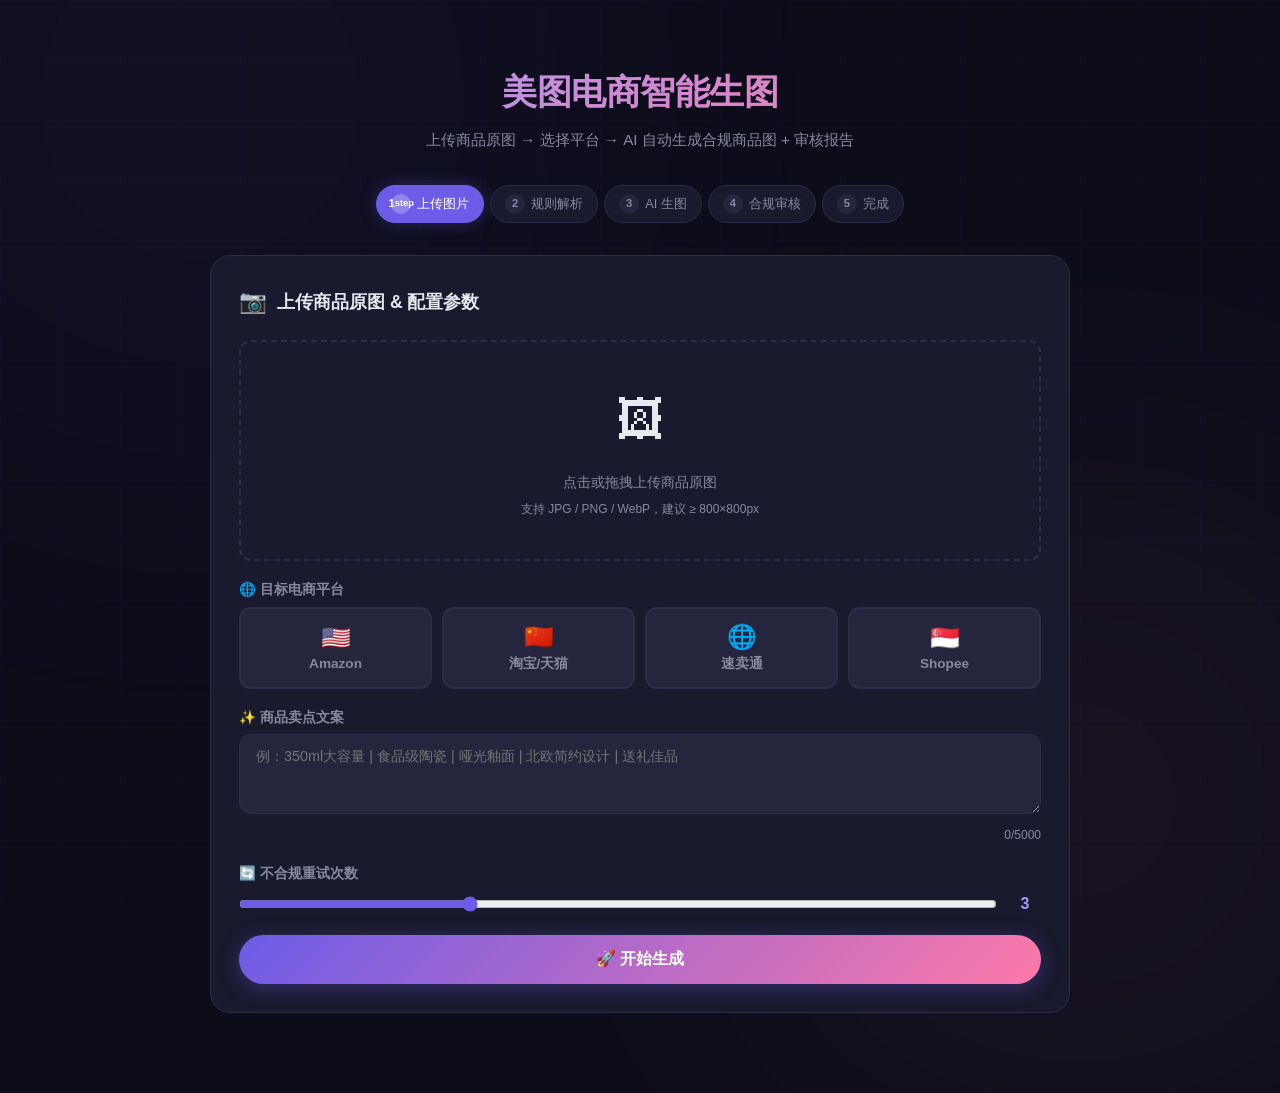
==== MeituEcomAgent/app/static/index.html @ e0aa1332 "chore: initial commit" ====
<!DOCTYPE html>
<html lang="zh-CN">
<head>
<meta charset="UTF-8">
<meta name="viewport" content="width=device-width, initial-scale=1.0">
<title>美图电商智能生图平台</title>
<style>
/* ============================================================
   Reset & Base
   ============================================================ */
*, *::before, *::after { box-sizing: border-box; margin: 0; padding: 0; }

:root {
  --primary: #6C5CE7;
  --primary-light: #A29BFE;
  --accent: #FD79A8;
  --success: #00B894;
  --warning: #FDCB6E;
  --danger: #E17055;
  --bg: #0D0D1A;
  --surface: #1A1A2E;
  --surface-2: #25253D;
  --text: #E8E8F0;
  --text-muted: #8888A0;
  --border: #2D2D4A;
  --radius: 12px;
  --radius-lg: 20px;
  --shadow: 0 8px 32px rgba(0,0,0,0.3);
  --transition: 0.25s cubic-bezier(0.4, 0, 0.2, 1);
}

html { font-size: 16px; scroll-behavior: smooth; }
body {
  font-family: -apple-system, BlinkMacSystemFont, "Segoe UI", "PingFang SC", "Microsoft YaHei", sans-serif;
  background: var(--bg);
  color: var(--text);
  line-height: 1.6;
  min-height: 100vh;
  overflow-x: hidden;
}

/* ============================================================
   Background Decor
   ============================================================ */
.bg-grid {
  position: fixed; inset: 0; z-index: 0; pointer-events: none;
  background-image:
    linear-gradient(rgba(108,92,231,0.03) 1px, transparent 1px),
    linear-gradient(90deg, rgba(108,92,231,0.03) 1px, transparent 1px);
  background-size: 60px 60px;
}
.bg-glow {
  position: fixed; z-index: 0; pointer-events: none;
  width: 600px; height: 600px; border-radius: 50%;
  filter: blur(180px); opacity: 0.08;
}
.bg-glow-1 { top: -200px; left: -100px; background: var(--primary); }
.bg-glow-2 { bottom: -200px; right: -100px; background: var(--accent); }

/* ============================================================
   Layout
   ============================================================ */
.app { position: relative; z-index: 1; max-width: 900px; margin: 0 auto; padding: 24px 20px 60px; }

/* Header */
.header { text-align: center; padding: 40px 0 32px; }
.header .logo { font-size: 2.2rem; font-weight: 800; letter-spacing: -0.5px;
  background: linear-gradient(135deg, var(--primary-light), var(--accent));
  -webkit-background-clip: text; -webkit-text-fill-color: transparent; background-clip: text;
}
.header .subtitle { color: var(--text-muted); font-size: 0.95rem; margin-top: 8px; }

/* ============================================================
   Cards
   ============================================================ */
.card {
  background: var(--surface); border: 1px solid var(--border);
  border-radius: var(--radius-lg); padding: 28px; margin-bottom: 20px;
  backdrop-filter: blur(10px);
}
.card-header { display: flex; align-items: center; gap: 10px; margin-bottom: 20px; }
.card-header .icon { font-size: 1.4rem; }
.card-header h2 { font-size: 1.1rem; font-weight: 700; }

/* ============================================================
   Step Indicator
   ============================================================ */
.steps { display: flex; justify-content: center; gap: 6px; margin-bottom: 32px; flex-wrap: wrap; }
.step {
  display: flex; align-items: center; gap: 6px;
  padding: 8px 14px; border-radius: 20px;
  font-size: 0.8rem; color: var(--text-muted);
  background: var(--surface); border: 1px solid var(--border);
  transition: var(--transition);
}
.step.active { color: #fff; background: var(--primary); border-color: var(--primary); box-shadow: 0 0 16px rgba(108,92,231,0.3); }
.step.done { color: var(--success); border-color: var(--success); }
.step.fail { color: var(--danger); border-color: var(--danger); }
.step-num { width: 20px; height: 20px; border-radius: 50%; display: flex; align-items: center; justify-content: center; font-size: 0.7rem; font-weight: 700; background: var(--surface-2); }
.step.active .step-num { background: rgba(255,255,255,0.25); }
.step.done .step-num { background: rgba(0,184,148,0.15); }

/* ============================================================
   Upload Zone
   ============================================================ */
.upload-zone {
  border: 2px dashed var(--border); border-radius: var(--radius); padding: 40px 20px;
  text-align: center; cursor: pointer; transition: var(--transition); position: relative;
}
.upload-zone:hover, .upload-zone.drag-over { border-color: var(--primary); background: rgba(108,92,231,0.05); }
.upload-zone.has-image { border-style: solid; border-color: var(--primary-light); }
.upload-zone .dz-icon { font-size: 3rem; margin-bottom: 12px; }
.upload-zone .dz-text { color: var(--text-muted); font-size: 0.9rem; }
.upload-zone .dz-hint { color: var(--text-muted); font-size: 0.75rem; margin-top: 6px; }
.upload-zone input[type="file"] { position: absolute; inset: 0; opacity: 0; cursor: pointer; }

.preview-img {
  max-width: 100%; max-height: 280px; border-radius: var(--radius);
  object-fit: contain; margin: 0 auto; display: block;
}
.preview-info {
  display: flex; justify-content: center; gap: 20px; margin-top: 12px;
  font-size: 0.8rem; color: var(--text-muted);
}

/* ============================================================
   Forms
   ============================================================ */
.form-group { margin-bottom: 18px; }
.form-group label {
  display: block; font-size: 0.85rem; font-weight: 600; color: var(--text-muted); margin-bottom: 6px;
}

/* Platform Selector */
.platform-grid { display: grid; grid-template-columns: repeat(4, 1fr); gap: 10px; }
.platform-btn {
  padding: 14px 10px; border-radius: var(--radius); border: 2px solid var(--border);
  background: var(--surface-2); color: var(--text-muted); cursor: pointer;
  text-align: center; font-size: 0.85rem; font-weight: 600;
  transition: var(--transition);
}
.platform-btn:hover { border-color: var(--primary-light); color: var(--text); }
.platform-btn.selected { border-color: var(--primary); background: rgba(108,92,231,0.15); color: var(--primary-light); box-shadow: 0 0 12px rgba(108,92,231,0.2); }
.platform-btn .pf-icon { font-size: 1.5rem; display: block; margin-bottom: 4px; }

/* Textarea & Input */
textarea, input[type="text"], input[type="number"] {
  width: 100%; padding: 12px 16px; border-radius: var(--radius);
  border: 1px solid var(--border); background: var(--surface-2);
  color: var(--text); font-size: 0.9rem; font-family: inherit;
  transition: var(--transition); resize: vertical;
}
textarea:focus, input:focus { outline: none; border-color: var(--primary); box-shadow: 0 0 0 3px rgba(108,92,231,0.15); }
textarea { min-height: 80px; }
.char-count { text-align: right; font-size: 0.75rem; color: var(--text-muted); margin-top: 4px; }

.range-row { display: flex; align-items: center; gap: 12px; }
.range-row input[type="range"] { flex: 1; accent-color: var(--primary); }
.range-val {
  min-width: 32px; text-align: center; font-weight: 700; color: var(--primary-light);
}

/* Button */
.btn {
  display: inline-flex; align-items: center; justify-content: center; gap: 8px;
  padding: 14px 32px; border-radius: 50px; border: none;
  font-size: 1rem; font-weight: 700; cursor: pointer;
  transition: var(--transition); position: relative; overflow: hidden;
}
.btn-primary {
  width: 100%; background: linear-gradient(135deg, var(--primary), var(--accent));
  color: #fff; box-shadow: 0 4px 20px rgba(108,92,231,0.35);
}
.btn-primary:hover { transform: translateY(-2px); box-shadow: 0 8px 30px rgba(108,92,231,0.45); }
.btn-primary:active { transform: translateY(0); }
.btn-primary:disabled { opacity: 0.5; cursor: not-allowed; transform: none; box-shadow: none; }

.btn-xs {
  padding: 6px 14px; border-radius: 20px; font-size: 0.78rem; font-weight: 600;
  background: var(--surface-2); color: var(--text); border: 1px solid var(--border); cursor: pointer;
}

/* ============================================================
   Progress
   ============================================================ */
.progress-section { display: none; }
.progress-section.visible { display: block; }

.progress-bar-wrap {
  height: 6px; border-radius: 3px; background: var(--surface-2); margin: 16px 0; overflow: hidden;
}
.progress-bar {
  height: 100%; background: linear-gradient(90deg, var(--primary), var(--accent));
  border-radius: 3px; transition: width 0.5s ease; width: 0%;
}
.progress-text { font-size: 0.85rem; color: var(--text-muted); }

.log-list {
  max-height: 200px; overflow-y: auto; margin-top: 12px;
  font-size: 0.78rem; font-family: "SF Mono", "Consolas", monospace; color: var(--text-muted);
  background: var(--bg); border-radius: var(--radius); padding: 12px;
}
.log-list .log-entry { padding: 3px 0; border-bottom: 1px solid rgba(255,255,255,0.03); }
.log-list .log-entry.success { color: var(--success); }
.log-list .log-entry.error { color: var(--danger); }
.log-list .log-entry.warning { color: var(--warning); }

/* ============================================================
   Results
   ============================================================ */
.results-section { display: none; }
.results-section.visible { display: block; }

.status-badge {
  display: inline-block; padding: 6px 16px; border-radius: 20px;
  font-size: 0.8rem; font-weight: 700;
}
.status-badge.completed { background: rgba(0,184,148,0.15); color: var(--success); }
.status-badge.failed { background: rgba(225,112,85,0.15); color: var(--danger); }

.summary-stats { display: grid; grid-template-columns: repeat(4, 1fr); gap: 12px; margin: 16px 0; }
.stat-card {
  text-align: center; padding: 16px 10px; border-radius: var(--radius);
  background: var(--surface-2); border: 1px solid var(--border);
}
.stat-card .stat-val { font-size: 1.5rem; font-weight: 800; color: var(--primary-light); }
.stat-card .stat-label { font-size: 0.72rem; color: var(--text-muted); margin-top: 4px; }

/* Image Gallery */
.image-grid { display: grid; grid-template-columns: repeat(2, 1fr); gap: 16px; margin-top: 16px; }
.image-card {
  background: var(--surface-2); border-radius: var(--radius); overflow: hidden;
  border: 1px solid var(--border); transition: var(--transition);
}
.image-card:hover { border-color: var(--primary-light); }
.image-card img { width: 100%; aspect-ratio: 1; object-fit: cover; display: block; }
.image-card .img-meta { padding: 12px; }
.image-card .img-type {
  font-size: 0.85rem; font-weight: 700; color: var(--text);
  display: flex; align-items: center; justify-content: space-between;
}
.image-card .img-type .compliant-tag {
  padding: 2px 10px; border-radius: 12px; font-size: 0.7rem; font-weight: 700;
}
.compliant-tag.pass { background: rgba(0,184,148,0.15); color: var(--success); }
.compliant-tag.fail { background: rgba(225,112,85,0.15); color: var(--danger); }
.image-card .img-vio {
  font-size: 0.72rem; color: var(--danger); margin-top: 4px; line-height: 1.4;
}

/* Report */
.report-section { margin-top: 20px; }
.report-section h3 { font-size: 1rem; font-weight: 700; margin-bottom: 12px; }
.report-card {
  background: var(--surface-2); border-radius: var(--radius); padding: 16px; font-size: 0.82rem;
  border: 1px solid var(--border); max-height: 400px; overflow-y: auto; white-space: pre-wrap;
  font-family: "SF Mono", "Consolas", monospace; color: var(--text-muted);
}

/* Toast */
.toast {
  position: fixed; top: 24px; right: 24px; z-index: 999;
  padding: 14px 24px; border-radius: var(--radius); font-size: 0.85rem; font-weight: 600;
  box-shadow: var(--shadow); animation: slideIn 0.3s ease;
  max-width: 380px;
}
.toast.error { background: var(--danger); color: #fff; }
.toast.success { background: var(--success); color: #fff; }
@keyframes slideIn { from { transform: translateX(100%); opacity: 0; } to { transform: translateX(0); opacity: 1; } }

/* Spinner */
.spinner {
  display: inline-block; width: 18px; height: 18px;
  border: 2px solid rgba(255,255,255,0.3); border-top-color: #fff;
  border-radius: 50%; animation: spin 0.6s linear infinite;
}
@keyframes spin { to { transform: rotate(360deg); } }

/* Responsive */
@media (max-width: 640px) {
  .platform-grid { grid-template-columns: repeat(2, 1fr); }
  .summary-stats { grid-template-columns: repeat(2, 1fr); }
  .image-grid { grid-template-columns: 1fr; }
  .header .logo { font-size: 1.6rem; }
}
</style>
</head>
<body>

<div class="bg-grid"></div>
<div class="bg-glow bg-glow-1"></div>
<div class="bg-glow bg-glow-2"></div>

<div class="app">
  <!-- Header -->
  <header class="header">
    <div class="logo">美图电商智能生图</div>
    <p class="subtitle">上传商品原图 → 选择平台 → AI 自动生成合规商品图 + 审核报告</p>
  </header>

  <!-- Step Indicator -->
  <div class="steps" id="stepIndicator">
    <div class="step" data-step="upload"><span class="step-num">1<sup>step</sup></span> 上传图片</div>
    <div class="step" data-step="parse"><span class="step-num">2</span> 规则解析</div>
    <div class="step" data-step="generate"><span class="step-num">3</span> AI 生图</div>
    <div class="step" data-step="audit"><span class="step-num">4</span> 合规审核</div>
    <div class="step" data-step="done"><span class="step-num">5</span> 完成</div>
  </div>

  <!-- Upload & Config Card -->
  <div class="card" id="configCard">
    <div class="card-header">
      <span class="icon">&#x1F4F7;</span>
      <h2>上传商品原图 & 配置参数</h2>
    </div>

    <!-- Upload Zone -->
    <div class="form-group">
      <div class="upload-zone" id="uploadZone">
        <div id="uploadPlaceholder">
          <div class="dz-icon">&#x1F5BC;</div>
          <div class="dz-text">点击或拖拽上传商品原图</div>
          <div class="dz-hint">支持 JPG / PNG / WebP，建议 ≥ 800×800px</div>
        </div>
        <div id="uploadPreview" style="display:none">
          <img class="preview-img" id="previewImage" alt="预览">
          <div class="preview-info">
            <span id="previewSize"></span>
            <span id="previewDimensions"></span>
          </div>
          <button class="btn-xs" style="margin-top:10px" onclick="resetUpload()">重新选择</button>
        </div>
        <input type="file" id="fileInput" accept="image/*">
      </div>
    </div>

    <!-- Platform -->
    <div class="form-group">
      <label>&#x1F310; 目标电商平台</label>
      <div class="platform-grid" id="platformGrid">
        <button class="platform-btn" data-platform="amazon">
          <span class="pf-icon">&#x1F1FA;&#x1F1F8;</span> Amazon
        </button>
        <button class="platform-btn" data-platform="taobao">
          <span class="pf-icon">&#x1F1E8;&#x1F1F3;</span> 淘宝/天猫
        </button>
        <button class="platform-btn" data-platform="aliexpress">
          <span class="pf-icon">&#x1F310;</span> 速卖通
        </button>
        <button class="platform-btn" data-platform="shopee">
          <span class="pf-icon">&#x1F1F8;&#x1F1EC;</span> Shopee
        </button>
      </div>
    </div>

    <!-- Selling Points -->
    <div class="form-group">
      <label>&#x2728; 商品卖点文案</label>
      <textarea id="sellingPoints" placeholder="例：350ml大容量 | 食品级陶瓷 | 哑光釉面 | 北欧简约设计 | 送礼佳品"
        maxlength="5000"></textarea>
      <div class="char-count"><span id="charCount">0</span>/5000</div>
    </div>

    <!-- Max Retries -->
    <div class="form-group">
      <label>&#x1F504; 不合规重试次数</label>
      <div class="range-row">
        <input type="range" id="maxRetries" min="0" max="10" value="3">
        <span class="range-val" id="retriesVal">3</span>
      </div>
    </div>

    <!-- Submit Button -->
    <button class="btn btn-primary" id="submitBtn" onclick="submitPipeline()">
      &#x1F680; 开始生成
    </button>
  </div>

  <!-- Progress Section -->
  <div class="card progress-section" id="progressSection">
    <div class="card-header">
      <span class="icon">&#x2699;</span>
      <h2>任务进度&nbsp;<span id="progressStatus" style="font-size:0.8rem;color:var(--text-muted)">pending</span></h2>
    </div>
    <div class="progress-bar-wrap"><div class="progress-bar" id="progressBar"></div></div>
    <div class="progress-text" id="progressText">等待任务提交...</div>
    <div class="log-list" id="logList"></div>
  </div>

  <!-- Results Section -->
  <div class="card results-section" id="resultsSection">
    <div class="card-header">
      <span class="icon">&#x1F4CA;</span>
      <h2>生成结果&nbsp;<span class="status-badge" id="resultStatus"></span></h2>
    </div>

    <div class="summary-stats" id="summaryStats"></div>

    <h3 style="font-size:1rem;font-weight:700;margin:16px 0 8px">&#x1F5BC; 生成图片</h3>
    <div class="image-grid" id="imageGrid"></div>

    <div class="report-section">
      <h3>&#x1F4CB; 审核报告</h3>
      <div class="report-card" id="reportCard"></div>
    </div>

    <button class="btn-xs" style="margin-top:16px" onclick="resetPipeline()">&#x21A9; 启动新任务</button>
  </div>
</div>

<script>
/* ============================================================
   State
   ============================================================ */
const API_BASE = '';
let selectedPlatform = null;
let selectedFile = null;
let pollTimer = null;
let currentTaskId = null;
let pollFailCount = 0;
let lastErrorMsg = '';
let pollInterval = 3000;
const MAX_POLL_INTERVAL = 15000;

/* ============================================================
   Upload
   ============================================================ */
const uploadZone = document.getElementById('uploadZone');
const fileInput = document.getElementById('fileInput');
const uploadPlaceholder = document.getElementById('uploadPlaceholder');
const uploadPreview = document.getElementById('uploadPreview');
const previewImage = document.getElementById('previewImage');
const previewSize = document.getElementById('previewSize');
const previewDimensions = document.getElementById('previewDimensions');

uploadZone.addEventListener('dragover', e => { e.preventDefault(); uploadZone.classList.add('drag-over'); });
uploadZone.addEventListener('dragleave', () => uploadZone.classList.remove('drag-over'));
uploadZone.addEventListener('drop', e => {
  e.preventDefault();
  uploadZone.classList.remove('drag-over');
  if (e.dataTransfer.files.length) handleFile(e.dataTransfer.files[0]);
});
fileInput.addEventListener('change', () => {
  if (fileInput.files.length) handleFile(fileInput.files[0]);
});

function handleFile(file) {
  if (!file.type.startsWith('image/')) { showToast('请选择图片文件', 'error'); return; }
  selectedFile = file;
  const reader = new FileReader();
  reader.onload = ev => {
    previewImage.src = ev.target.result;
    previewSize.textContent = formatBytes(file.size);
    previewDimensions.textContent = '加载中...';
    const img = new Image();
    img.onload = () => { previewDimensions.textContent = `${img.width} x ${img.height}px`; };
    img.src = ev.target.result;
    uploadPlaceholder.style.display = 'none';
    uploadPreview.style.display = 'block';
    uploadZone.classList.add('has-image');
  };
  reader.readAsDataURL(file);
}

function resetUpload() {
  selectedFile = null;
  fileInput.value = '';
  uploadPlaceholder.style.display = 'block';
  uploadPreview.style.display = 'none';
  uploadZone.classList.remove('has-image');
}

function formatBytes(b) { return b < 1024 ? b + ' B' : b < 1048576 ? (b/1024).toFixed(1)+' KB' : (b/1048576).toFixed(1)+' MB'; }

/* ============================================================
   Platform
   ============================================================ */
document.querySelectorAll('.platform-btn').forEach(btn => {
  btn.addEventListener('click', () => {
    document.querySelectorAll('.platform-btn').forEach(b => b.classList.remove('selected'));
    btn.classList.add('selected');
    selectedPlatform = btn.dataset.platform;
  });
});

/* ============================================================
   Selling points char count
   ============================================================ */
const sellingInput = document.getElementById('sellingPoints');
const charCount = document.getElementById('charCount');
sellingInput.addEventListener('input', () => charCount.textContent = sellingInput.value.length);

/* ============================================================
   Max Retries Slider
   ============================================================ */
document.getElementById('maxRetries').addEventListener('input', function() {
  document.getElementById('retriesVal').textContent = this.value;
});

/* ============================================================
   Pipeline Submission
   ============================================================ */
async function submitPipeline() {
  if (!selectedFile) { showToast('请先上传商品原图', 'error'); return; }
  if (!selectedPlatform) { showToast('请选择目标平台', 'error'); return; }
  const sellingPoints = sellingInput.value.trim();
  if (!sellingPoints) { showToast('请填写商品卖点文案', 'error'); return; }

  const formData = new FormData();
  formData.append('product_image', selectedFile);
  formData.append('platform', selectedPlatform);
  formData.append('selling_points', sellingPoints);
  formData.append('max_retries', document.getElementById('maxRetries').value);

  document.getElementById('submitBtn').disabled = true;
  document.getElementById('submitBtn').innerHTML = '<span class="spinner"></span> 提交中...';

  // 前端超时控制：60秒无响应则中止
  const controller = new AbortController();
  const timeoutId = setTimeout(() => controller.abort(), 60000);

  try {
    const resp = await fetch(`${API_BASE}/api/v1/pipeline/ecommerce-assets`, {
      method: 'POST',
      body: formData,
      signal: controller.signal,
    });
    clearTimeout(timeoutId);

    if (!resp.ok) {
      const err = await resp.json();
      throw new Error(err.detail || `HTTP ${resp.status}`);
    }

    const data = await resp.json();
    currentTaskId = data.task_id;
    document.getElementById('progressSection').classList.add('visible');
    document.getElementById('logList').innerHTML = '';
    addLog('任务已提交，开始执行管道...', 'info');
    document.getElementById('progressBar').style.width = '5%';
    document.getElementById('progressText').textContent = '初始化...';
    document.getElementById('progressStatus').textContent = 'parsing';

    startPolling();
  } catch (e) {
    showToast('提交失败: ' + e.message, 'error');
    document.getElementById('submitBtn').disabled = false;
    document.getElementById('submitBtn').innerHTML = '&#x1F680; 开始生成';
  }
}

/* ============================================================
   Polling
   ============================================================ */
function startPolling() {
  pollFailCount = 0;
  lastErrorMsg = '';
  pollInterval = 3000;
  scheduleNextPoll();
}

function scheduleNextPoll() {
  pollTimer = setTimeout(async () => {
    await pollTask();
    if (pollTimer) scheduleNextPoll();
  }, pollInterval);
}

async function pollTask() {
  if (!currentTaskId) return;
  try {
    const resp = await fetch(`${API_BASE}/api/v1/task/${currentTaskId}`);

    // 成功 → 重置失败计数和间隔
    pollFailCount = 0;
    pollInterval = 3000;

    if (!resp.ok) {
      if (resp.status === 404) {
        // 任务可能刚创建，后台还没就绪→静默重试
        document.getElementById('progressText').textContent = '任务初始化中，请稍候...';
        return;
      }
      throw new Error(`HTTP ${resp.status}`);
    }

    const data = await resp.json();
    updateProgress(data);
    if (data.status === 'completed' || data.status === 'failed') {
      clearTimeout(pollTimer);
      pollTimer = null;
      showResults(data);
    }
  } catch (e) {
    pollFailCount++;
    // 退避策略：每次失败间隔翻倍（3s→6s→12s→封顶15s）
    pollInterval = Math.min(pollInterval * 2, MAX_POLL_INTERVAL);

    const errMsg = e.message || '网络异常';
    // 去重：同错误不重复记录
    if (errMsg !== lastErrorMsg) {
      lastErrorMsg = errMsg;
      addLog(`请求失败: ${errMsg}`, 'warning');
    }

    // 友好提示（仅前3次）
    if (pollFailCount <= 3) {
      document.getElementById('progressText').textContent =
        `服务暂时响应慢，正在自动重试（第 ${pollFailCount} 次）...`;
    } else {
      document.getElementById('progressText').textContent =
        `持续等待中（已重试 ${pollFailCount} 次）——请确保 ComfyUI 等服务已启动`;
    }
  }
}

function updateProgress(data) {
  const statusMap = { pending:5, parsing:15, generating:40, auditing:65, retrying:80, archiving:92, completed:100, failed:100 };
  const pct = statusMap[data.status] || 0;
  document.getElementById('progressBar').style.width = pct + '%';
  document.getElementById('progressText').textContent = `当前步骤: ${data.status} (${pct}%)`;
  document.getElementById('progressStatus').textContent = data.status;

  // Update step indicator
  const stepOrder = ['upload','parse','generate','audit','done'];
  const currentIdx = stepOrder.indexOf(data.status === 'completed' ? 'done' : data.status === 'retrying' ? 'generate' : data.status === 'archiving' ? 'audit' : data.status);
  document.querySelectorAll('.step').forEach(s => s.classList.remove('active','done','fail'));
  stepOrder.forEach((step, i) => {
    const el = document.querySelector(`.step[data-step="${step}"]`);
    if (i < currentIdx) el.classList.add('done');
    else if (i === currentIdx || (data.status === 'completed' && step === 'done')) el.classList.add('active');
  });
  if (data.status === 'failed') document.querySelector('.step[data-step="done"]').classList.add('fail');

  // Add log entries from pipeline
  if (data.report && data.report.pipeline_log) {
    const existingLogs = document.getElementById('logList').children.length;
    data.report.pipeline_log.slice(existingLogs).forEach(entry => {
      addLog(`${entry.step || ''} ${entry.message || ''}`, entry.status === 'failed' ? 'error' : 'success');
    });
  }
}

/* ============================================================
   Results
   ============================================================ */
function showResults(data) {
  document.getElementById('configCard').style.display = 'none';
  document.getElementById('resultsSection').classList.add('visible');

  const statusBadge = document.getElementById('resultStatus');
  if (data.status === 'completed') {
    statusBadge.textContent = '完成';
    statusBadge.className = 'status-badge completed';
  } else {
    statusBadge.textContent = '失败';
    statusBadge.className = 'status-badge failed';
  }

  // Stats
  const stats = data.report?.compliance_stats || {};
  document.getElementById('summaryStats').innerHTML = `
    <div class="stat-card"><div class="stat-val">${stats.total || data.images?.length || 0}</div><div class="stat-label">生成图片</div></div>
    <div class="stat-card"><div class="stat-val" style="color:var(--success)">${stats.compliant ?? '-'}</div><div class="stat-label">合规通过</div></div>
    <div class="stat-card"><div class="stat-val">${stats.average_score ?? '-'}</div><div class="stat-label">综合评分</div></div>
    <div class="stat-card"><div class="stat-val">${data.total_retries ?? 0}</div><div class="stat-label">重试次数</div></div>
  `;

  // Images
  const images = data.images || [];
  const grid = document.getElementById('imageGrid');
  grid.innerHTML = images.map(img => {
    const pass = img.compliant !== false;
    const vioText = img.audit_result?.violations?.map(v => v.rule).join('；') || '';
    return `
      <div class="image-card">
        <img src="${img.path ? '../output/' + img.path.split('output/').pop() : ''}" alt="${img.type}" onerror="this.src='data:image/svg+xml,<svg xmlns=%22http://www.w3.org/2000/svg%22 width=%22200%22 height=%22200%22><rect fill=%22%231a1a2e%22 width=%22200%22 height=%22200%22/><text fill=%22%23888%22 x=%22100%22 y=%22100%22 text-anchor=%22middle%22 dy=%22.3em%22 font=%2214px sans-serif%22>图片未找到</text></svg>'">
        <div class="img-meta">
          <div class="img-type">
            ${getTypeLabel(img.type)}
            <span class="compliant-tag ${pass ? 'pass' : 'fail'}">${pass ? '合规' : '不合规'}</span>
          </div>
          ${vioText ? `<div class="img-vio">违规: ${vioText}</div>` : ''}
        </div>
      </div>
    `;
  }).join('');

  // Report
  const reportCard = document.getElementById('reportCard');
  if (data.report) {
    reportCard.textContent = JSON.stringify(data.report, null, 2);
  } else if (data.error) {
    reportCard.textContent = '错误: ' + data.error;
  }
}

function getTypeLabel(type) {
  const labels = {
    white_bg_main: '白底主图', scene_lifestyle: '场景营销图',
    detail_closeup: '细节特写图', scale_comparison: '尺寸对比图'
  };
  return labels[type] || type;
}

/* ============================================================
   Reset
   ============================================================ */
function resetPipeline() {
  clearTimeout(pollTimer);
  currentTaskId = null;
  document.getElementById('configCard').style.display = 'block';
  document.getElementById('progressSection').classList.remove('visible');
  document.getElementById('resultsSection').classList.remove('visible');
  document.getElementById('progressBar').style.width = '0%';
  document.getElementById('submitBtn').disabled = false;
  document.getElementById('submitBtn').innerHTML = '&#x1F680; 开始生成';
  resetUpload();
  document.getElementById('sellingPoints').value = '';
  charCount.textContent = '0';
  document.querySelectorAll('.platform-btn').forEach(b => b.classList.remove('selected'));
  selectedPlatform = null;
  document.getElementById('maxRetries').value = 3;
  document.getElementById('retriesVal').textContent = '3';
  document.querySelectorAll('.step').forEach(s => s.classList.remove('active','done','fail'));
  document.querySelector('.step[data-step="upload"]').classList.add('active');
}

/* ============================================================
   Helpers
   ============================================================ */
function addLog(msg, level) {
  const el = document.createElement('div');
  el.className = `log-entry ${level}`;
  el.textContent = `[${new Date().toLocaleTimeString()}] ${msg}`;
  document.getElementById('logList').appendChild(el);
  el.scrollIntoView({ behavior: 'smooth' });
}

function showToast(msg, level) {
  const toast = document.createElement('div');
  toast.className = `toast ${level}`;
  toast.textContent = msg;
  document.body.appendChild(toast);
  setTimeout(() => { toast.style.opacity = '0'; toast.style.transition = 'opacity 0.3s'; setTimeout(() => toast.remove(), 300); }, 3500);
}

// Init: highlight upload step
document.addEventListener('DOMContentLoaded', () => {
  document.querySelector('.step[data-step="upload"]').classList.add('active');
});
</script>
</body>
</html>
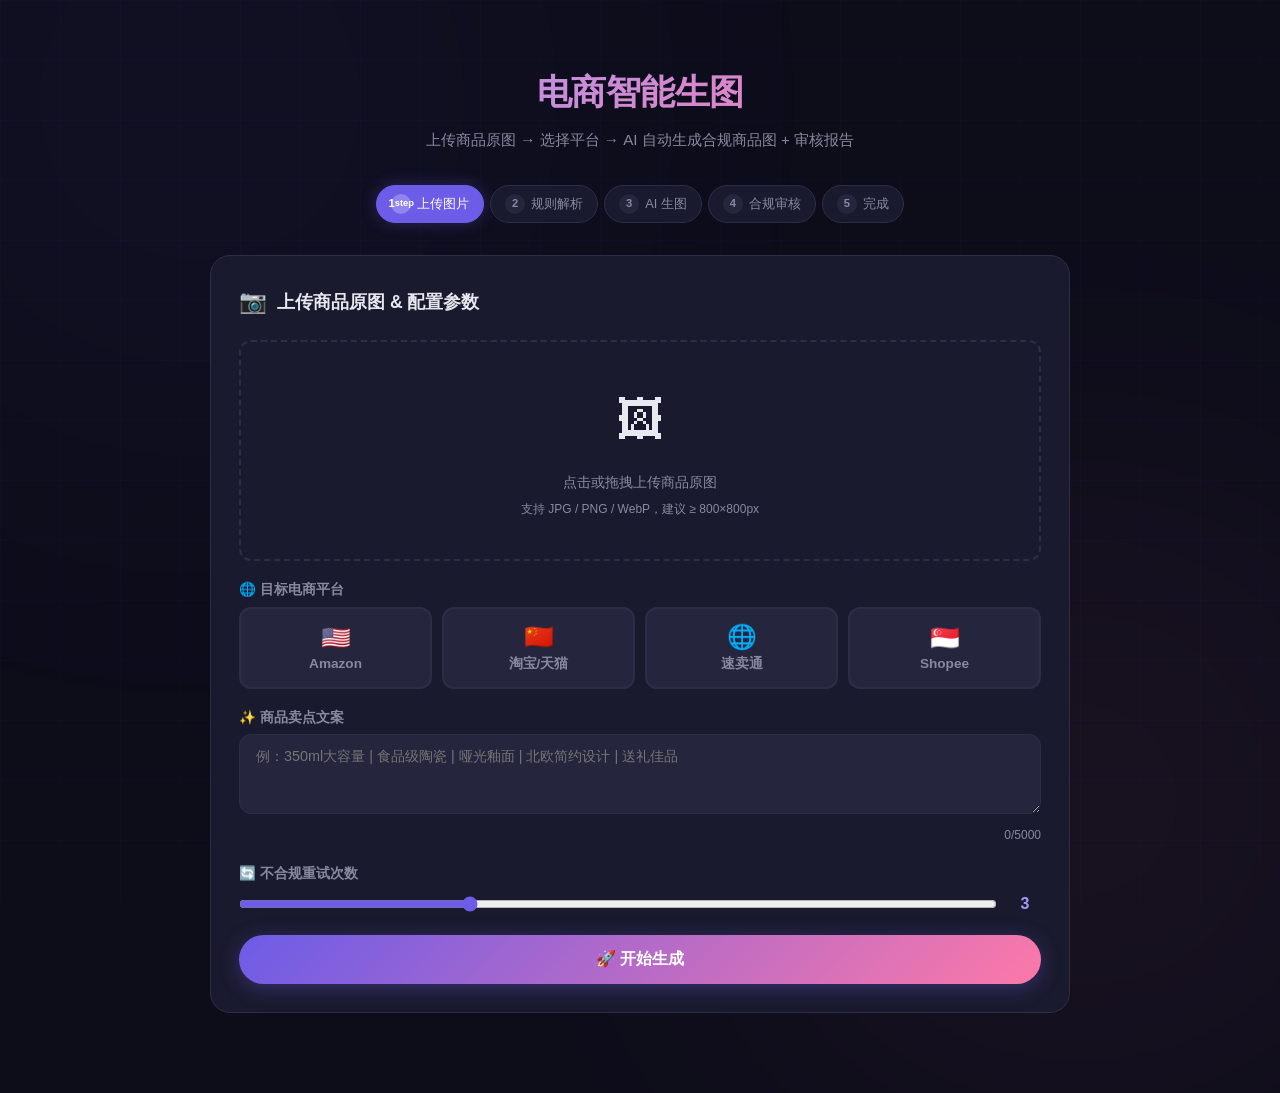
==== commit 95acce00: "feat: 电商商品图自动生成系统 - 多智能体协作 + ComfyUI + 合规审核 核心功能: - RuleParserAgent: RAG + LLM 解析平台规则生成结构化 prompt - " ====
--- a/MeituEcomAgent/app/static/index.html
+++ b/MeituEcomAgent/app/static/index.html
@@ -1,9 +1,9 @@
-<!DOCTYPE html>
+﻿<!DOCTYPE html>
 <html lang="zh-CN">
 <head>
 <meta charset="UTF-8">
 <meta name="viewport" content="width=device-width, initial-scale=1.0">
-<title>美图电商智能生图平台</title>
+<title>电商智能生图平台</title>
 <style>
 /* ============================================================
    Reset & Base
@@ -294,7 +294,7 @@
 <div class="app">
   <!-- Header -->
   <header class="header">
-    <div class="logo">美图电商智能生图</div>
+    <div class="logo">电商智能生图</div>
     <p class="subtitle">上传商品原图 → 选择平台 → AI 自动生成合规商品图 + 审核报告</p>
   </header>
 
@@ -674,7 +674,7 @@
     const vioText = img.audit_result?.violations?.map(v => v.rule).join('；') || '';
     return `
       <div class="image-card">
-        <img src="${img.path ? '../output/' + img.path.split('output/').pop() : ''}" alt="${img.type}" onerror="this.src='data:image/svg+xml,<svg xmlns=%22http://www.w3.org/2000/svg%22 width=%22200%22 height=%22200%22><rect fill=%22%231a1a2e%22 width=%22200%22 height=%22200%22/><text fill=%22%23888%22 x=%22100%22 y=%22100%22 text-anchor=%22middle%22 dy=%22.3em%22 font=%2214px sans-serif%22>图片未找到</text></svg>'">
+        <img src="${img.path ? '/output/' + img.path.replace(/\\/g, '/').split('output/').pop() : ''}" alt="${img.type}" onerror="this.src='data:image/svg+xml,<svg xmlns=%22http://www.w3.org/2000/svg%22 width=%22200%22 height=%22200%22><rect fill=%22%231a1a2e%22 width=%22200%22 height=%22200%22/><text fill=%22%23888%22 x=%22100%22 y=%22100%22 text-anchor=%22middle%22 dy=%22.3em%22 font=%2214px sans-serif%22>image not found</text></svg>'">
         <div class="img-meta">
           <div class="img-type">
             ${getTypeLabel(img.type)}
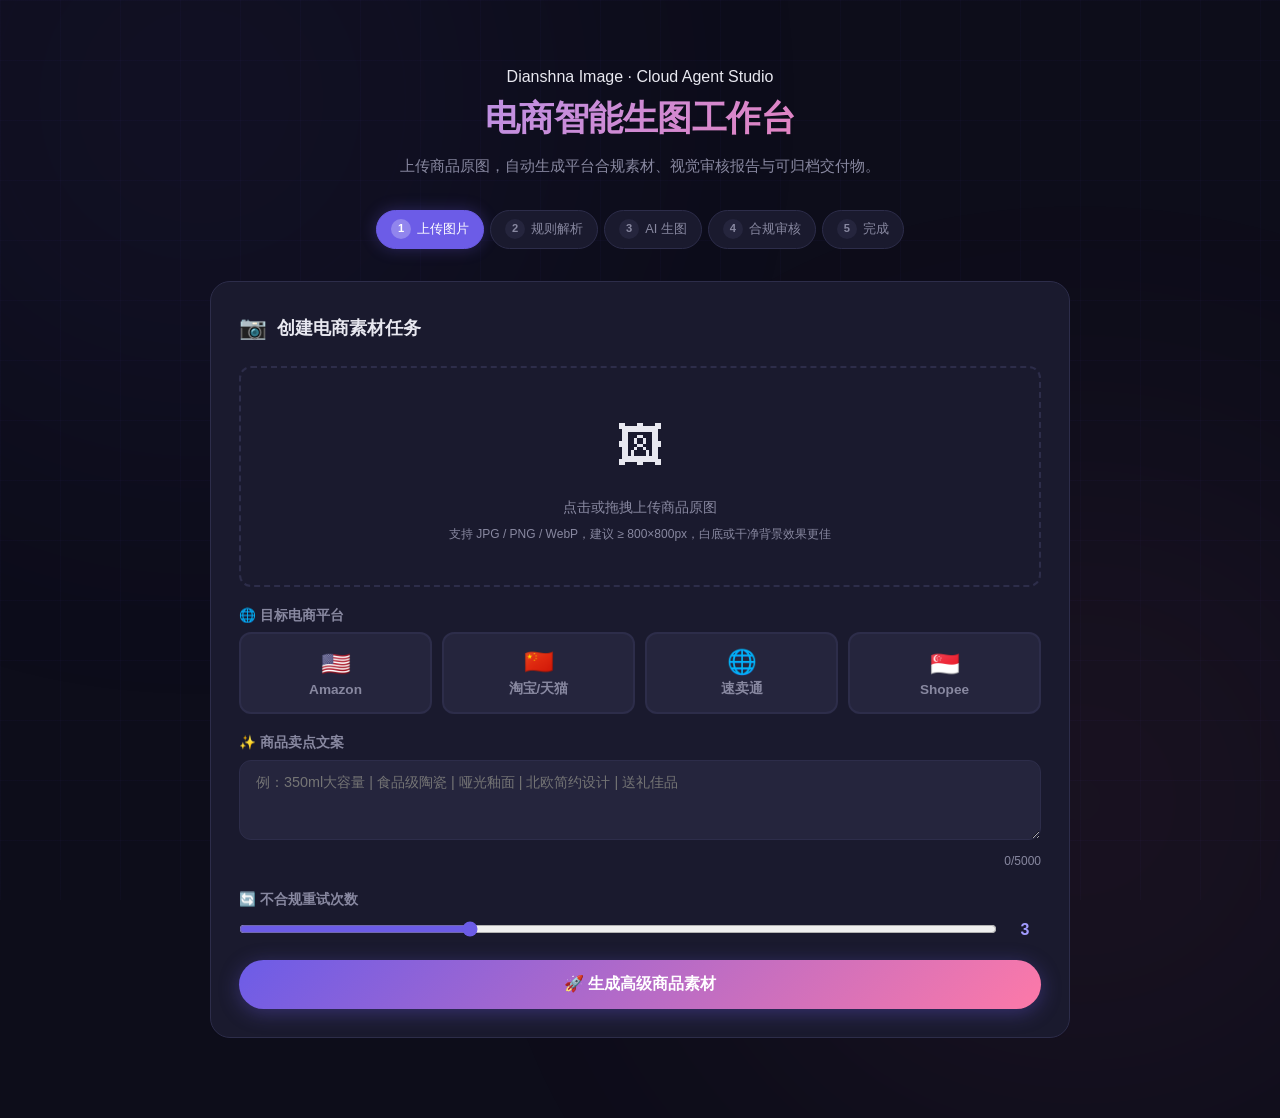
==== commit 097b0380: "feat: support cloud deployment and premium UI" ====
--- a/MeituEcomAgent/app/static/index.html
+++ b/MeituEcomAgent/app/static/index.html
@@ -284,6 +284,7 @@
   .header .logo { font-size: 1.6rem; }
 }
 </style>
+<link rel="stylesheet" href="/static/premium.css">
 </head>
 <body>
 
@@ -294,13 +295,14 @@
 <div class="app">
   <!-- Header -->
   <header class="header">
-    <div class="logo">电商智能生图</div>
-    <p class="subtitle">上传商品原图 → 选择平台 → AI 自动生成合规商品图 + 审核报告</p>
+    <div class="eyebrow">Dianshna Image · Cloud Agent Studio</div>
+    <div class="logo">电商智能生图工作台</div>
+    <p class="subtitle">上传商品原图，自动生成平台合规素材、视觉审核报告与可归档交付物。</p>
   </header>
 
   <!-- Step Indicator -->
   <div class="steps" id="stepIndicator">
-    <div class="step" data-step="upload"><span class="step-num">1<sup>step</sup></span> 上传图片</div>
+    <div class="step" data-step="upload"><span class="step-num">1</span> 上传图片</div>
     <div class="step" data-step="parse"><span class="step-num">2</span> 规则解析</div>
     <div class="step" data-step="generate"><span class="step-num">3</span> AI 生图</div>
     <div class="step" data-step="audit"><span class="step-num">4</span> 合规审核</div>
@@ -311,7 +313,7 @@
   <div class="card" id="configCard">
     <div class="card-header">
       <span class="icon">&#x1F4F7;</span>
-      <h2>上传商品原图 & 配置参数</h2>
+      <h2>创建电商素材任务</h2>
     </div>
 
     <!-- Upload Zone -->
@@ -320,7 +322,7 @@
         <div id="uploadPlaceholder">
           <div class="dz-icon">&#x1F5BC;</div>
           <div class="dz-text">点击或拖拽上传商品原图</div>
-          <div class="dz-hint">支持 JPG / PNG / WebP，建议 ≥ 800×800px</div>
+          <div class="dz-hint">支持 JPG / PNG / WebP，建议 ≥ 800×800px，白底或干净背景效果更佳</div>
         </div>
         <div id="uploadPreview" style="display:none">
           <img class="preview-img" id="previewImage" alt="预览">
@@ -372,7 +374,7 @@
 
     <!-- Submit Button -->
     <button class="btn btn-primary" id="submitBtn" onclick="submitPipeline()">
-      &#x1F680; 开始生成
+      &#x1F680; 生成高级商品素材
     </button>
   </div>
 
@@ -545,7 +547,7 @@
   } catch (e) {
     showToast('提交失败: ' + e.message, 'error');
     document.getElementById('submitBtn').disabled = false;
-    document.getElementById('submitBtn').innerHTML = '&#x1F680; 开始生成';
+    document.getElementById('submitBtn').innerHTML = '&#x1F680; 生成高级商品素材';
   }
 }
 
@@ -609,7 +611,7 @@
         `服务暂时响应慢，正在自动重试（第 ${pollFailCount} 次）...`;
     } else {
       document.getElementById('progressText').textContent =
-        `持续等待中（已重试 ${pollFailCount} 次）——请确保 ComfyUI 等服务已启动`;
+        `持续等待中（已重试 ${pollFailCount} 次）——请确认图片生成服务与 API 配置可用`;
     }
   }
 }
@@ -658,7 +660,7 @@
   }
 
   // Stats
-  const stats = data.report?.compliance_stats || {};
+  const stats = data.compliance_stats || data.report?.compliance_stats || {};
   document.getElementById('summaryStats').innerHTML = `
     <div class="stat-card"><div class="stat-val">${stats.total || data.images?.length || 0}</div><div class="stat-label">生成图片</div></div>
     <div class="stat-card"><div class="stat-val" style="color:var(--success)">${stats.compliant ?? '-'}</div><div class="stat-label">合规通过</div></div>
@@ -714,7 +716,7 @@
   document.getElementById('resultsSection').classList.remove('visible');
   document.getElementById('progressBar').style.width = '0%';
   document.getElementById('submitBtn').disabled = false;
-  document.getElementById('submitBtn').innerHTML = '&#x1F680; 开始生成';
+  document.getElementById('submitBtn').innerHTML = '&#x1F680; 生成高级商品素材';
   resetUpload();
   document.getElementById('sellingPoints').value = '';
   charCount.textContent = '0';
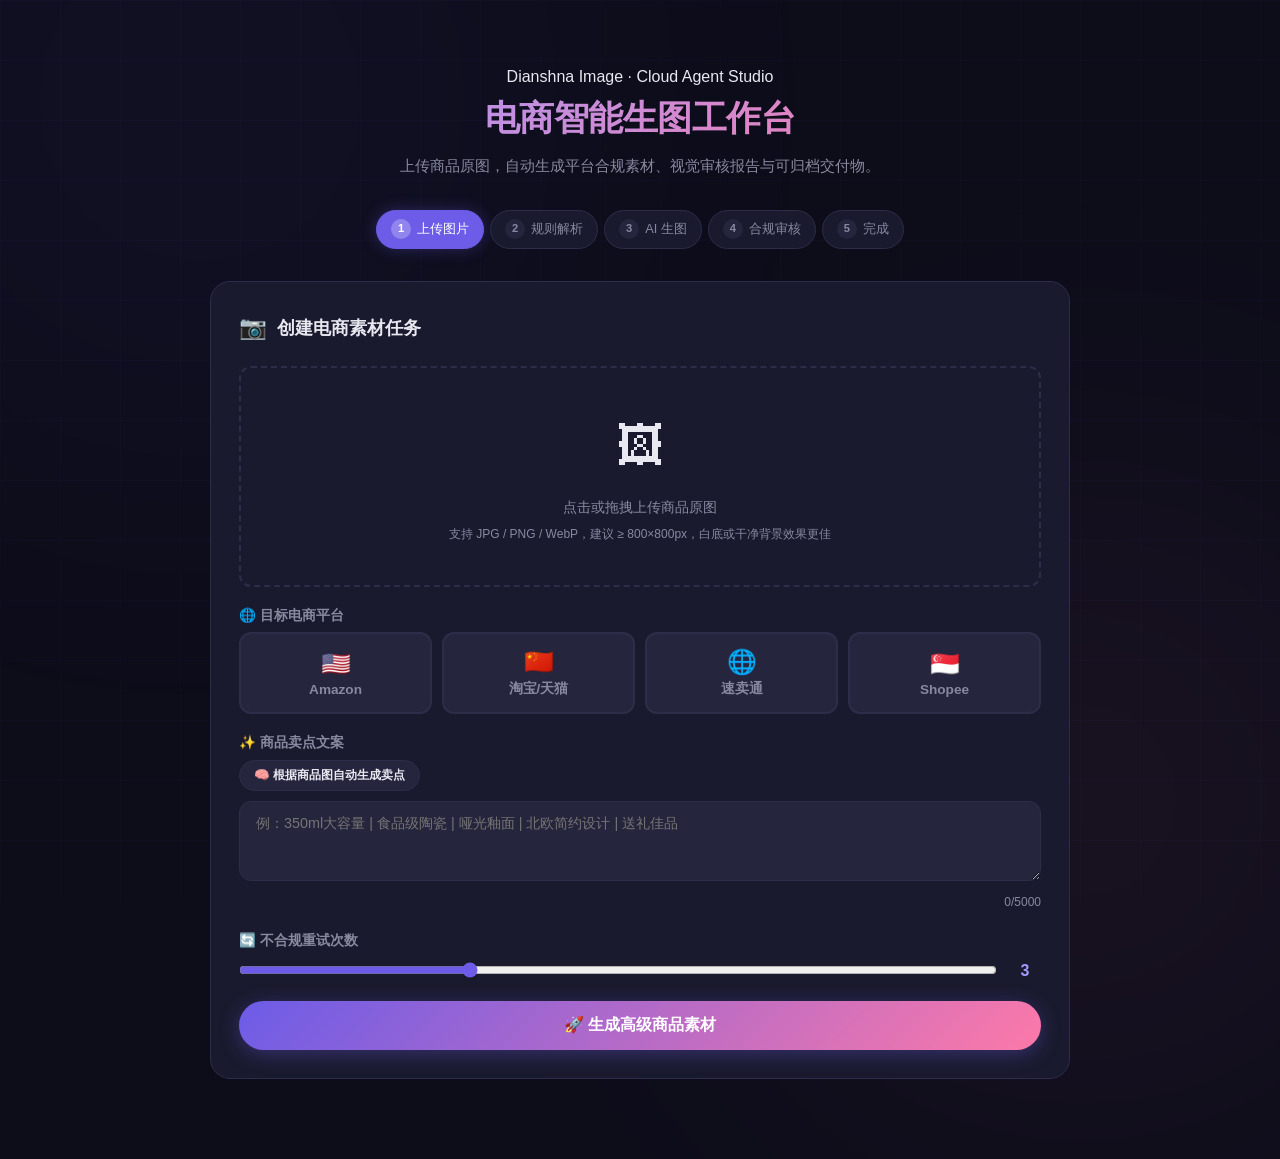
==== commit 2ebb09c2: "feat: generate selling points from product image" ====
--- a/MeituEcomAgent/app/static/index.html
+++ b/MeituEcomAgent/app/static/index.html
@@ -284,7 +284,8 @@
   .header .logo { font-size: 1.6rem; }
 }
 </style>
-<link rel="stylesheet" href="/static/premium.css">
+<link rel="stylesheet" href="./static/premium.css?v=20260718">
+<link rel="stylesheet" href="/static/premium.css?v=20260718">
 </head>
 <body>
 
@@ -358,6 +359,12 @@
     <!-- Selling Points -->
     <div class="form-group">
       <label>&#x2728; 商品卖点文案</label>
+      <div style="display:flex;gap:10px;align-items:center;margin-bottom:10px;flex-wrap:wrap">
+        <button class="btn-xs" type="button" id="autoSellingBtn" onclick="generateSellingPoints()">
+          &#x1F9E0; 根据商品图自动生成卖点
+        </button>
+        <span id="sellingStatus" style="font-size:0.82rem;color:var(--text-muted)"></span>
+      </div>
       <textarea id="sellingPoints" placeholder="例：350ml大容量 | 食品级陶瓷 | 哑光釉面 | 北欧简约设计 | 送礼佳品"
         maxlength="5000"></textarea>
       <div class="char-count"><span id="charCount">0</span>/5000</div>
@@ -492,6 +499,42 @@
 const charCount = document.getElementById('charCount');
 sellingInput.addEventListener('input', () => charCount.textContent = sellingInput.value.length);
 
+async function generateSellingPoints() {
+  if (!selectedFile) { showToast('请先上传商品原图', 'error'); return; }
+  const platform = selectedPlatform || 'taobao';
+  const btn = document.getElementById('autoSellingBtn');
+  const status = document.getElementById('sellingStatus');
+  const formData = new FormData();
+  formData.append('product_image', selectedFile);
+  formData.append('platform', platform);
+
+  btn.disabled = true;
+  btn.innerHTML = '<span class="spinner"></span> 正在识别卖点...';
+  status.textContent = '正在分析商品外观、材质和可视化卖点';
+
+  try {
+    const resp = await fetch(`${API_BASE}/api/v1/selling-points/from-image`, {
+      method: 'POST',
+      body: formData,
+    });
+    if (!resp.ok) {
+      const err = await resp.json();
+      throw new Error(err.detail || `HTTP ${resp.status}`);
+    }
+    const data = await resp.json();
+    sellingInput.value = data.selling_points || '';
+    charCount.textContent = sellingInput.value.length;
+    status.textContent = data.product_summary ? `已生成：${data.product_summary}` : '已生成卖点，可继续编辑';
+    showToast('卖点已自动生成，可按需微调', 'success');
+  } catch (e) {
+    status.textContent = '自动生成失败，请手动填写或稍后重试';
+    showToast('自动生成卖点失败: ' + e.message, 'error');
+  } finally {
+    btn.disabled = false;
+    btn.innerHTML = '&#x1F9E0; 根据商品图自动生成卖点';
+  }
+}
+
 /* ============================================================
    Max Retries Slider
    ============================================================ */
@@ -505,8 +548,13 @@
 async function submitPipeline() {
   if (!selectedFile) { showToast('请先上传商品原图', 'error'); return; }
   if (!selectedPlatform) { showToast('请选择目标平台', 'error'); return; }
-  const sellingPoints = sellingInput.value.trim();
-  if (!sellingPoints) { showToast('请填写商品卖点文案', 'error'); return; }
+  let sellingPoints = sellingInput.value.trim();
+  if (!sellingPoints) {
+    showToast('未填写卖点，正在自动生成...', 'info');
+    await generateSellingPoints();
+    sellingPoints = sellingInput.value.trim();
+  }
+  if (!sellingPoints) { showToast('请填写或自动生成商品卖点文案', 'error'); return; }
 
   const formData = new FormData();
   formData.append('product_image', selectedFile);
